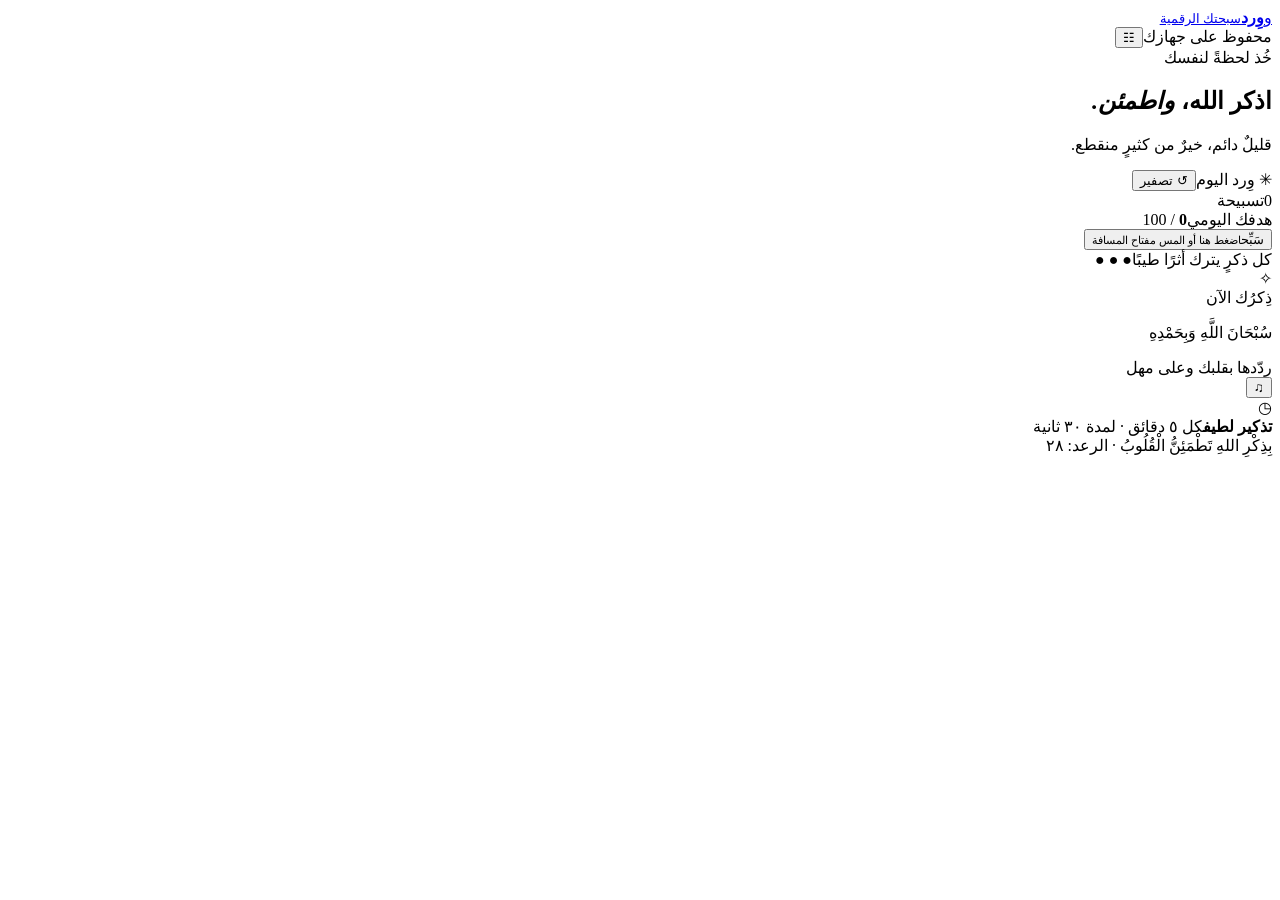
==== index.html @ 595863ae "Add Wird Tasbeeh app" ====
<!doctype html>
<html lang="ar" dir="rtl">
<head>
  <meta charset="utf-8">
  <meta name="viewport" content="width=device-width,initial-scale=1,viewport-fit=cover">
  <meta name="theme-color" content="#102923">
  <meta name="description" content="سبحة رقمية وتذكير بالأذكار، تعمل على الكمبيوتر والموبايل.">
  <link rel="manifest" href="manifest.webmanifest">
  <link rel="icon" href="icon.svg" type="image/svg+xml">
  <link rel="stylesheet" href="style.css">
  <title>وِرد | سبحتك الرقمية</title>
</head>
<body>
  <main class="app-shell">
    <header class="topbar">
      <a class="brand" href="#" aria-label="ورد، الصفحة الرئيسية"><span class="brand-mark">و</span><span><b>وِرد</b><small>سبحتك الرقمية</small></span></a>
      <div class="header-actions"><span class="save-state"><i></i> محفوظ على جهازك</span><button class="icon-button" id="settings-open" aria-label="الإعدادات" title="الإعدادات">☷</button></div>
    </header>

    <section class="welcome"><div class="eyebrow"><span></span> خُذ لحظةً لنفسك</div><h1>اذكر الله، <em>واطمئن.</em></h1><p>قليلٌ دائم، خيرٌ من كثيرٍ منقطع.</p></section>

    <section class="counter-card" aria-label="عداد التسبيح">
      <div class="counter-top"><span class="today-label"><span class="sun-icon">✳</span> وِرد اليوم</span><button id="reset" class="reset-button" title="تصفير العداد">↺ <span>تصفير</span></button></div>
      <div class="count-wrap"><span id="count" class="count" aria-live="polite">0</span><span class="count-caption">تسبيحة</span></div>
      <div class="goal-track"><div class="goal-meta"><span>هدفك اليومي</span><span><b id="goal-progress">0</b> / <span id="goal-value">100</span></span></div><div class="track"><div id="progress" class="progress"></div></div></div>
      <button id="tasbeeh" class="tasbeeh-button" aria-label="سبّح، أضف تسبيحة"><span>سَبِّح</span><small>اضغط هنا أو المس مفتاح المسافة</small></button>
      <div class="counter-foot"><span>كل ذكرٍ يترك أثرًا طيبًا</span><span class="bead-row" aria-hidden="true">● ● ●</span></div>
    </section>

    <section class="dhikr-card"><div class="dhikr-icon">✧</div><div class="dhikr-copy"><span class="section-label">ذِكرُك الآن</span><p id="dhikr-text">سُبْحَانَ اللَّهِ وَبِحَمْدِهِ</p><span class="dhikr-note">ردّدها بقلبك وعلى مهل</span></div><button class="sound-button" id="sound" aria-label="تشغيل صوت النقر" title="صوت النقر">♫</button></section>

    <section class="reminder-card"><div class="reminder-symbol">◷</div><div class="reminder-copy"><b>تذكير لطيف</b><span id="reminder-status">كل ٥ دقائق · لمدة ٣٠ ثانية</span></div><span class="live-dot" title="التذكير مفعّل"></span></section>

    <footer>بِذِكْرِ اللهِ تَطْمَئِنُّ الْقُلُوبُ <span>·</span> الرعد: ٢٨</footer>
  </main>

  <div id="reminder" class="reminder-overlay" hidden role="dialog" aria-modal="true" aria-labelledby="reminder-title"><div class="reminder-modal"><span class="modal-star">✳</span><span class="section-label">لحظةُ ذِكر</span><h2 id="reminder-title">ألا بذكر الله تطمئن القلوب</h2><p id="modal-dhikr">سُبْحَانَ اللَّهِ وَبِحَمْدِهِ</p><div class="modal-actions"><button id="reminder-done" class="primary-small">حاضر، سَبَّحت</button><button id="reminder-close" class="text-small">لاحقًا</button></div><span class="dismiss-note">سيختفي التذكير تلقائيًا</span></div></div>

  <div id="settings" class="settings-backdrop" hidden><section class="settings-panel" role="dialog" aria-modal="true" aria-labelledby="settings-title"><div class="settings-heading"><div><span class="section-label">خصص تجربتك</span><h2 id="settings-title">الإعدادات</h2></div><button id="settings-close" class="icon-button" aria-label="إغلاق">×</button></div>
    <label class="field-label" for="dhikr-select">الذِكر</label><select id="dhikr-select"><option value="سُبْحَانَ اللَّهِ وَبِحَمْدِهِ">سُبْحَانَ اللَّهِ وَبِحَمْدِهِ</option><option value="سُبْحَانَ اللَّهِ">سُبْحَانَ اللَّهِ</option><option value="الْحَمْدُ لِلَّهِ">الْحَمْدُ لِلَّهِ</option><option value="اللَّهُ أَكْبَرُ">اللَّهُ أَكْبَرُ</option><option value="لَا إِلَهَ إِلَّا اللَّهُ">لَا إِلَهَ إِلَّا اللَّهُ</option><option value="أَسْتَغْفِرُ اللَّهَ">أَسْتَغْفِرُ اللَّهَ</option><option value="اللَّهُمَّ صَلِّ عَلَى مُحَمَّدٍ">اللَّهُمَّ صَلِّ عَلَى مُحَمَّدٍ</option></select>
    <label class="field-label" for="interval">التذكير كل <span class="field-hint">بالدقائق</span></label><div class="range-row"><input id="interval" type="range" min="1" max="60" value="5"><output id="interval-out">٥ دقائق</output></div>
    <label class="field-label" for="duration">مدة ظهور التذكير <span class="field-hint">بالثواني</span></label><div class="range-row"><input id="duration" type="range" min="5" max="120" step="5" value="30"><output id="duration-out">٣٠ ثانية</output></div>
    <label class="field-label" for="goal">الهدف اليومي</label><select id="goal"><option value="33">٣٣ تسبيحة</option><option value="100" selected>١٠٠ تسبيحة</option><option value="500">٥٠٠ تسبيحة</option><option value="1000">١٠٠٠ تسبيحة</option></select>
    <button id="install" class="install-button" hidden>＋ تثبيت التطبيق</button><p class="settings-note">إعداداتك وعدادك محفوظان على هذا الجهاز. التذكير يعمل أثناء فتح التطبيق.</p>
  </section></div>
  <script src="app.js" defer></script>
</body>
</html>
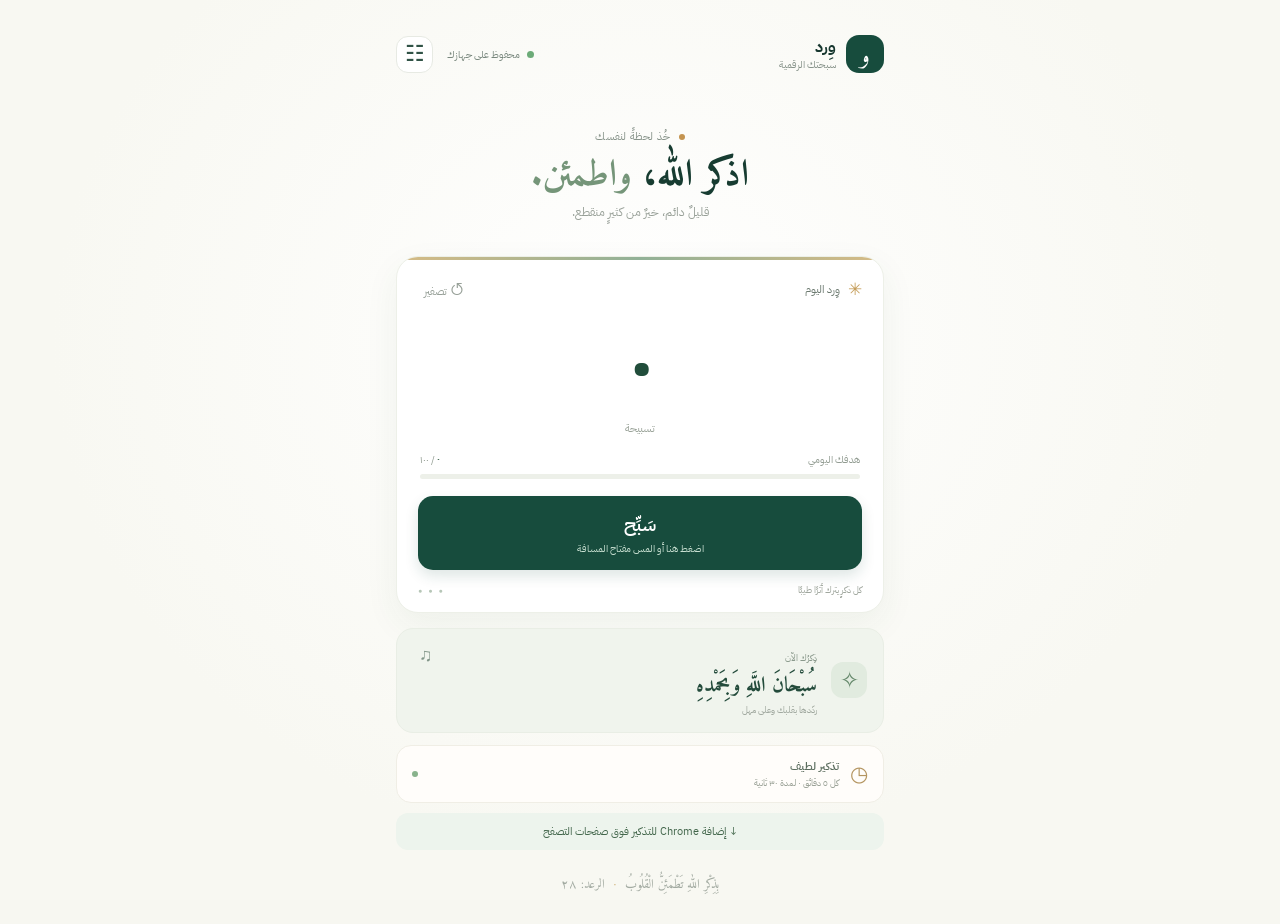
==== commit 133cc1dc: "Add Chrome reminders and auto-dismiss" ====
--- a/index.html
+++ b/index.html
@@ -30,11 +30,12 @@
     <section class="dhikr-card"><div class="dhikr-icon">✧</div><div class="dhikr-copy"><span class="section-label">ذِكرُك الآن</span><p id="dhikr-text">سُبْحَانَ اللَّهِ وَبِحَمْدِهِ</p><span class="dhikr-note">ردّدها بقلبك وعلى مهل</span></div><button class="sound-button" id="sound" aria-label="تشغيل صوت النقر" title="صوت النقر">♫</button></section>
 
     <section class="reminder-card"><div class="reminder-symbol">◷</div><div class="reminder-copy"><b>تذكير لطيف</b><span id="reminder-status">كل ٥ دقائق · لمدة ٣٠ ثانية</span></div><span class="live-dot" title="التذكير مفعّل"></span></section>
+    <a class="extension-link" href="https://github.com/M-goma/wird-tasbeeh/archive/refs/heads/main.zip">↓ إضافة Chrome للتذكير فوق صفحات التصفح</a>
 
     <footer>بِذِكْرِ اللهِ تَطْمَئِنُّ الْقُلُوبُ <span>·</span> الرعد: ٢٨</footer>
   </main>
 
-  <div id="reminder" class="reminder-overlay" hidden role="dialog" aria-modal="true" aria-labelledby="reminder-title"><div class="reminder-modal"><span class="modal-star">✳</span><span class="section-label">لحظةُ ذِكر</span><h2 id="reminder-title">ألا بذكر الله تطمئن القلوب</h2><p id="modal-dhikr">سُبْحَانَ اللَّهِ وَبِحَمْدِهِ</p><div class="modal-actions"><button id="reminder-done" class="primary-small">حاضر، سَبَّحت</button><button id="reminder-close" class="text-small">لاحقًا</button></div><span class="dismiss-note">سيختفي التذكير تلقائيًا</span></div></div>
+  <div id="reminder" class="reminder-overlay" hidden role="dialog" aria-modal="true" aria-labelledby="reminder-title"><div class="reminder-modal"><span class="modal-star">✳</span><span class="section-label">لحظةُ ذِكر</span><h2 id="reminder-title">ألا بذكر الله تطمئن القلوب</h2><p id="modal-dhikr">سُبْحَانَ اللَّهِ وَبِحَمْدِهِ</p><span class="dismiss-note">سيختفي التذكير تلقائيًا</span></div></div>
 
   <div id="settings" class="settings-backdrop" hidden><section class="settings-panel" role="dialog" aria-modal="true" aria-labelledby="settings-title"><div class="settings-heading"><div><span class="section-label">خصص تجربتك</span><h2 id="settings-title">الإعدادات</h2></div><button id="settings-close" class="icon-button" aria-label="إغلاق">×</button></div>
     <label class="field-label" for="dhikr-select">الذِكر</label><select id="dhikr-select"><option value="سُبْحَانَ اللَّهِ وَبِحَمْدِهِ">سُبْحَانَ اللَّهِ وَبِحَمْدِهِ</option><option value="سُبْحَانَ اللَّهِ">سُبْحَانَ اللَّهِ</option><option value="الْحَمْدُ لِلَّهِ">الْحَمْدُ لِلَّهِ</option><option value="اللَّهُ أَكْبَرُ">اللَّهُ أَكْبَرُ</option><option value="لَا إِلَهَ إِلَّا اللَّهُ">لَا إِلَهَ إِلَّا اللَّهُ</option><option value="أَسْتَغْفِرُ اللَّهَ">أَسْتَغْفِرُ اللَّهَ</option><option value="اللَّهُمَّ صَلِّ عَلَى مُحَمَّدٍ">اللَّهُمَّ صَلِّ عَلَى مُحَمَّدٍ</option></select>
--- a/style.css
+++ b/style.css
@@ -0,0 +1,4 @@
+@import url('https://fonts.googleapis.com/css2?family=Amiri:wght@400;700&family=IBM+Plex+Sans+Arabic:wght@400;500;600;700&display=swap');
+:root{font-family:'IBM Plex Sans Arabic',Tahoma,sans-serif;color:#17372f;background:#f7f7f1;font-synthesis:none;--green:#174c3d;--mint:#dcece2;--gold:#c49450;--muted:#87938a}*{box-sizing:border-box}body{margin:0;min-height:100vh;background:radial-gradient(ellipse at 50% 38%,#fff 0,#f8f8f2 65%);background-attachment:fixed}.app-shell{max-width:540px;margin:auto;padding:24px 26px 28px;min-height:100svh;display:flex;flex-direction:column}.topbar,.header-actions,.brand,.counter-top,.goal-meta,.counter-foot,.dhikr-card,.reminder-card,.settings-heading,.range-row{display:flex;align-items:center;justify-content:space-between}.brand{justify-content:flex-start;gap:10px;color:inherit;text-decoration:none}.brand-mark{width:38px;height:38px;display:grid;place-items:center;background:var(--green);border-radius:13px;color:#fff;font-family:Amiri,serif;font-size:25px}.brand b,.brand small{display:block}.brand b{font-size:16px;line-height:1.25}.brand small{font-size:10px;color:var(--muted)}.header-actions{gap:14px}.save-state{font-size:10px;color:#78877d}.save-state i,.eyebrow span{display:inline-block;width:7px;height:7px;border-radius:50%;background:#6cab78;margin-left:5px}.icon-button{border:1px solid #e7eae3;background:#fff;color:#315347;width:37px;height:37px;border-radius:12px;font-size:22px;cursor:pointer}.welcome{text-align:center;margin:38px 0 26px}.eyebrow{font-size:11px;color:#87938a;letter-spacing:.02em}.eyebrow span{background:var(--gold);width:6px;height:6px}h1{font-family:Amiri,serif;font-size:37px;font-weight:700;line-height:1.3;margin:7px 0 3px;color:#173c31}h1 em{font-style:normal;color:#759579}.welcome p{margin:0;color:#98a098;font-size:12px}.counter-card{position:relative;overflow:hidden;background:#fff;border:1px solid #edf0e8;border-radius:22px;padding:19px 21px 15px;box-shadow:0 12px 34px #345c3510}.counter-card:before{content:'';position:absolute;inset:0 0 auto;height:3px;background:linear-gradient(90deg,#d6bb85,#91b197,#d6bb85)}.today-label{font-size:11px;color:#6b796f}.sun-icon{color:#c59d59;font-size:17px;vertical-align:-2px;margin-left:5px}.reset-button{border:0;background:none;color:#97a098;font:inherit;font-size:11px;cursor:pointer}.reset-button:first-letter{font-size:17px}.count-wrap{text-align:center;padding:11px 0 13px}.count{display:block;color:#214d3b;font-size:75px;font-weight:500;line-height:1.15;font-variant-numeric:tabular-nums;letter-spacing:-3px}.count-caption{font-size:11px;color:#9aa399}.goal-track{margin:0 2px 17px}.goal-meta{font-size:10px;color:#929c92;margin-bottom:7px}.goal-meta b{color:#416850;font-weight:600}.track{height:5px;border-radius:8px;background:#edf0e9;overflow:hidden}.progress{height:100%;width:0;background:linear-gradient(90deg,#78a883,#c1b17e);border-radius:8px;transition:width .3s}.tasbeeh-button{width:100%;height:67px;border:0;border-radius:15px;background:#174c3d;color:#fff;cursor:pointer;font-family:inherit;box-shadow:0 6px 14px #174c3d24;transition:transform .12s,background .2s;touch-action:manipulation}.tasbeeh-button:active{transform:scale(.985);background:#103d31}.tasbeeh-button span,.tasbeeh-button small{display:block}.tasbeeh-button span{font-size:19px;font-weight:600}.tasbeeh-button small{font-size:10px;color:#c8dfd1;margin-top:2px}.counter-foot{margin-top:13px;font-size:9px;color:#a0a79e}.bead-row{font-size:7px;letter-spacing:2px;color:#b6c6b7}.dhikr-card{position:relative;justify-content:flex-start;gap:14px;margin-top:15px;padding:15px 16px;background:#f0f4ed;border:1px solid #e9eee5;border-radius:17px}.dhikr-icon{flex:none;width:36px;height:36px;display:grid;place-items:center;border-radius:12px;background:#e1ebdf;color:#64876a;font-size:23px}.section-label{font-size:9px;color:#8a998c}.dhikr-copy p{margin:3px 0 0;font-family:Amiri,serif;font-weight:700;font-size:21px;color:#234b3b;line-height:1.4}.dhikr-note{display:block;color:#a0a89f;font-size:9px;margin-top:2px}.sound-button{margin-right:auto;align-self:flex-start;border:0;color:#83978a;background:transparent;font-size:18px;cursor:pointer}.reminder-card{margin-top:12px;justify-content:flex-start;gap:11px;padding:12px 15px;border:1px solid #f0eee5;background:#fffdfa;border-radius:15px}.reminder-symbol{font-size:21px;color:#b49560}.reminder-copy b,.reminder-copy span{display:block}.reminder-copy b{font-size:11px;font-weight:600;color:#596b5c}.reminder-copy span{font-size:9px;color:#9ca398;margin-top:1px}.live-dot{width:6px;height:6px;margin-right:auto;border-radius:50%;background:#89b38c}footer{margin-top:auto;padding-top:23px;text-align:center;color:#a2aaa1;font-family:Amiri,serif;font-size:13px}footer span{color:#d0b57f;margin:0 4px}.reminder-overlay,.settings-backdrop{position:fixed;z-index:5;inset:0;display:grid;place-items:center;padding:20px;background:#10292375;backdrop-filter:blur(4px)}[hidden]{display:none!important}.reminder-modal,.settings-panel{width:min(100%,400px);border-radius:23px;background:#fff;padding:28px;box-shadow:0 24px 80px #0d281e38;text-align:center}.modal-star{display:grid;place-items:center;margin:0 auto 12px;width:48px;height:48px;border-radius:16px;background:#edf4ed;color:#b3945c;font-size:26px}.reminder-modal h2{font-family:Amiri,serif;font-size:24px;margin:13px 0;color:#214b39}.reminder-modal>p{font-family:Amiri,serif;font-size:25px;font-weight:700;color:#537957}.modal-actions{display:flex;justify-content:center;align-items:center;gap:18px;margin-top:22px}.primary-small{border:0;background:var(--green);color:#fff;border-radius:11px;padding:11px 20px;font:inherit;font-size:12px;cursor:pointer}.text-small{border:0;background:none;color:#87938a;font:inherit;font-size:11px;cursor:pointer}.dismiss-note{display:block;margin-top:17px;color:#abb1a9;font-size:9px}.settings-backdrop{place-items:center}.settings-panel{text-align:right;padding:25px;max-height:90svh;overflow:auto}.settings-heading{margin-bottom:23px}.settings-heading h2{font-family:Amiri,serif;margin:0;font-size:25px;color:#1f4939}.field-label{display:block;margin:16px 0 8px;color:#496252;font-size:11px;font-weight:600}.field-hint{color:#9ba49c;font-weight:400}.settings-panel select{width:100%;padding:11px 12px;border:1px solid #e5e9e1;border-radius:11px;background:#fbfcf9;color:#365544;font:inherit;font-size:12px}.range-row{gap:13px}.range-row input{flex:1;accent-color:#527b5c}.range-row output{min-width:72px;text-align:left;color:#64806a;font-size:11px}.install-button{width:100%;margin-top:19px;border:0;border-radius:11px;padding:12px;background:#e7f0e7;color:#28533c;font:inherit;font-size:12px;cursor:pointer}.settings-note{margin:17px 0 0;color:#9aa49a;font-size:10px;line-height:1.8}@media(min-height:900px){.app-shell{padding-top:35px}.welcome{margin-top:55px;margin-bottom:35px}.count{font-size:88px}.tasbeeh-button{height:74px}}@media(max-width:380px){.app-shell{padding:18px 17px 22px}.welcome{margin-top:28px}h1{font-size:33px}.count{font-size:66px}.dhikr-copy p{font-size:18px}}
+.extension-link{display:block;margin-top:10px;padding:10px 12px;border-radius:12px;background:#edf4ed;color:#42664b;text-align:center;text-decoration:none;font-size:11px}.extension-link:hover{background:#e4eee3}
+
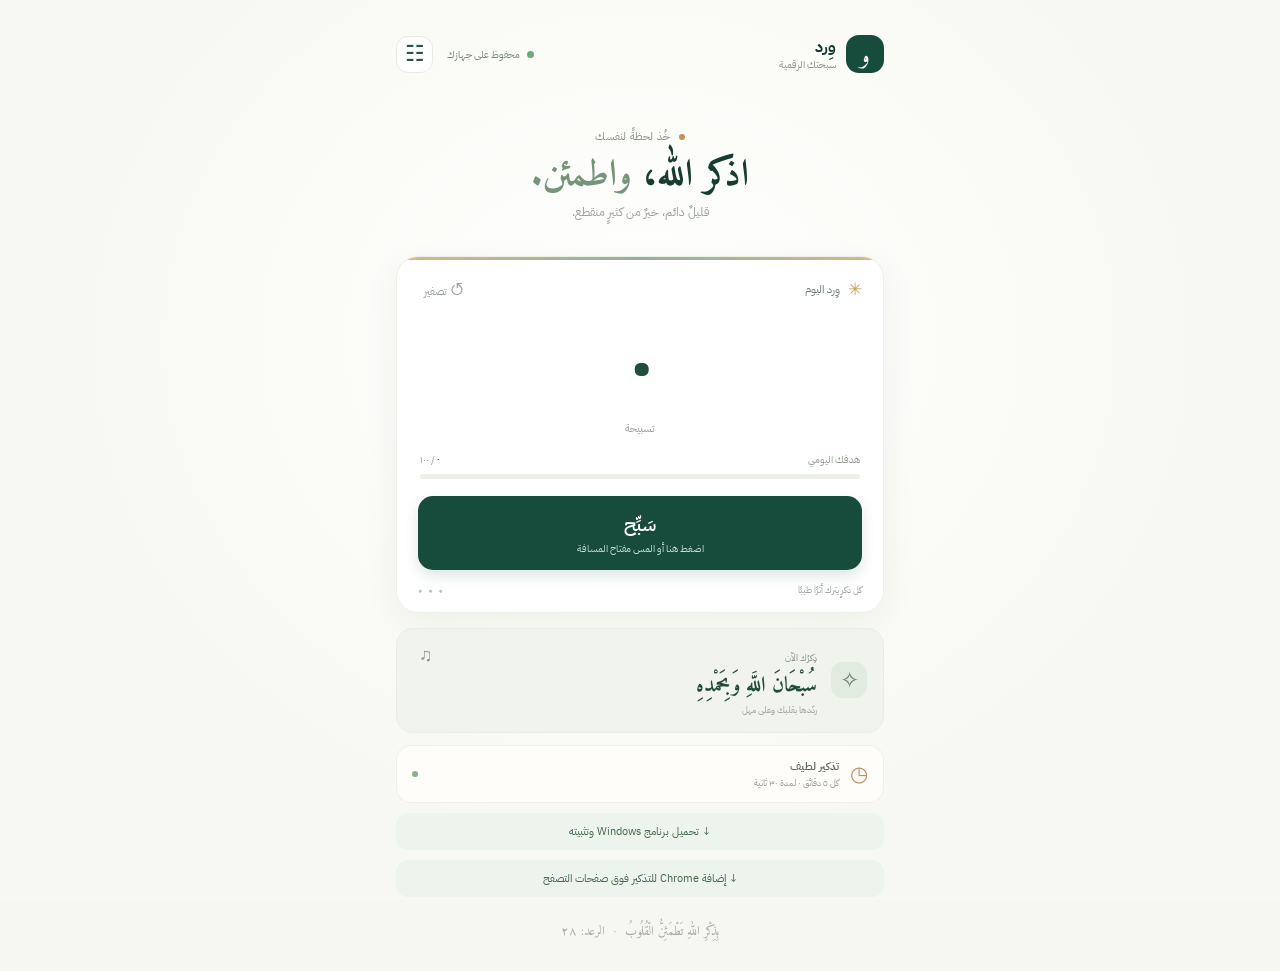
==== commit 20ba7310: "Add Windows desktop installer" ====
--- a/index.html
+++ b/index.html
@@ -30,6 +30,7 @@
     <section class="dhikr-card"><div class="dhikr-icon">✧</div><div class="dhikr-copy"><span class="section-label">ذِكرُك الآن</span><p id="dhikr-text">سُبْحَانَ اللَّهِ وَبِحَمْدِهِ</p><span class="dhikr-note">ردّدها بقلبك وعلى مهل</span></div><button class="sound-button" id="sound" aria-label="تشغيل صوت النقر" title="صوت النقر">♫</button></section>
 
     <section class="reminder-card"><div class="reminder-symbol">◷</div><div class="reminder-copy"><b>تذكير لطيف</b><span id="reminder-status">كل ٥ دقائق · لمدة ٣٠ ثانية</span></div><span class="live-dot" title="التذكير مفعّل"></span></section>
+    <a class="extension-link" href="https://github.com/M-goma/wird-tasbeeh/raw/refs/heads/main/release/Wird-Setup.exe">↓ تحميل برنامج Windows وتثبيته</a>
     <a class="extension-link" href="https://github.com/M-goma/wird-tasbeeh/archive/refs/heads/main.zip">↓ إضافة Chrome للتذكير فوق صفحات التصفح</a>
 
     <footer>بِذِكْرِ اللهِ تَطْمَئِنُّ الْقُلُوبُ <span>·</span> الرعد: ٢٨</footer>
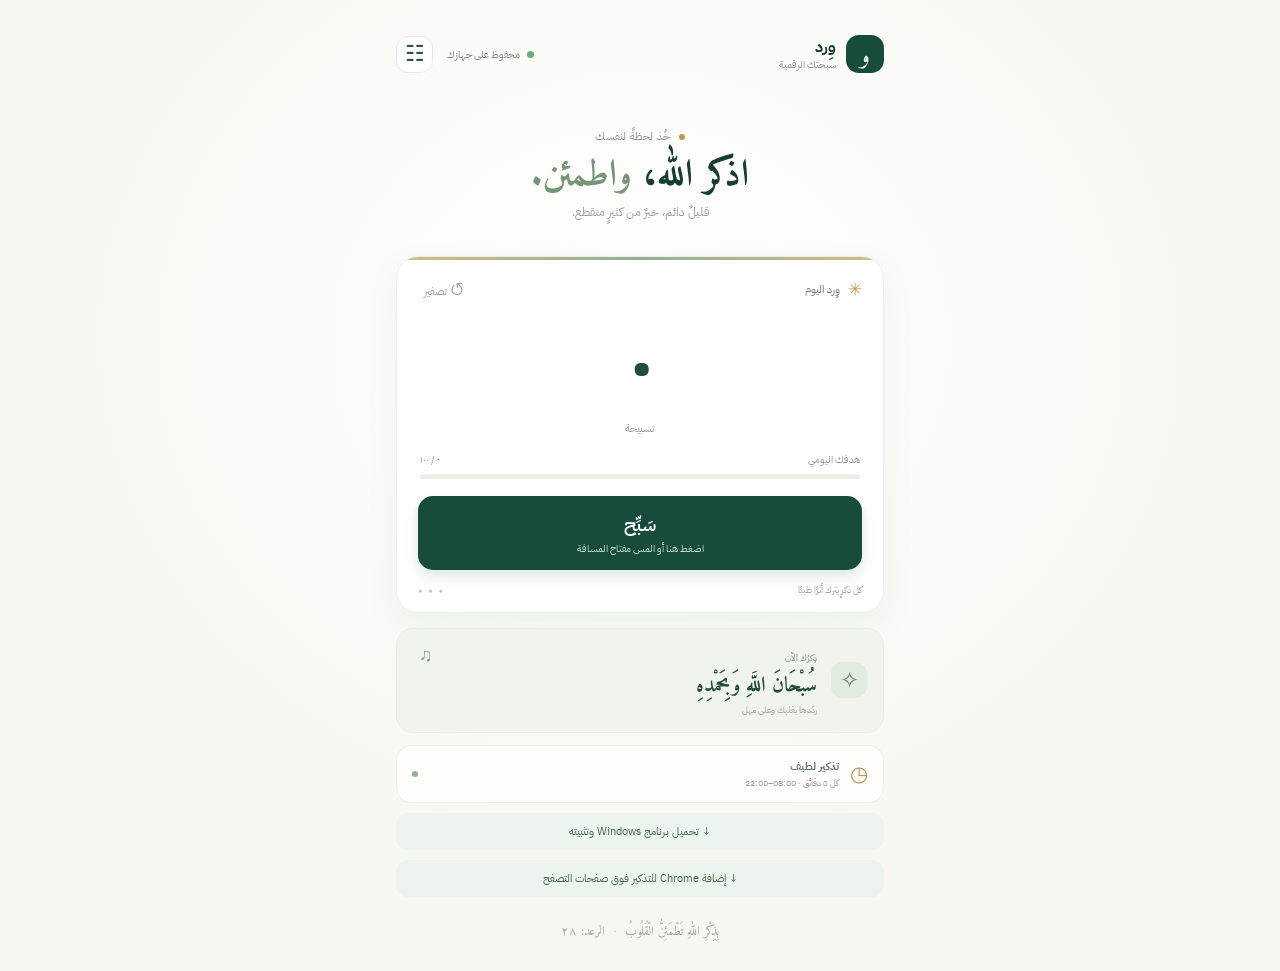
==== commit 396ac4be: "Add custom dhikr schedule and dark mode" ====
--- a/index.html
+++ b/index.html
@@ -31,7 +31,7 @@
 
     <section class="reminder-card"><div class="reminder-symbol">◷</div><div class="reminder-copy"><b>تذكير لطيف</b><span id="reminder-status">كل ٥ دقائق · لمدة ٣٠ ثانية</span></div><span class="live-dot" title="التذكير مفعّل"></span></section>
     <a class="extension-link" href="https://github.com/M-goma/wird-tasbeeh/raw/refs/heads/main/release/Wird-Setup.exe">↓ تحميل برنامج Windows وتثبيته</a>
-    <a class="extension-link" href="https://github.com/M-goma/wird-tasbeeh/archive/refs/heads/main.zip">↓ إضافة Chrome للتذكير فوق صفحات التصفح</a>
+    <a class="extension-link" href="https://github.com/M-goma/wird-tasbeeh/raw/refs/heads/main/release/Wird-Chrome-Extension.zip">↓ إضافة Chrome للتذكير فوق صفحات التصفح</a>
 
     <footer>بِذِكْرِ اللهِ تَطْمَئِنُّ الْقُلُوبُ <span>·</span> الرعد: ٢٨</footer>
   </main>
@@ -39,13 +39,14 @@
   <div id="reminder" class="reminder-overlay" hidden role="dialog" aria-modal="true" aria-labelledby="reminder-title"><div class="reminder-modal"><span class="modal-star">✳</span><span class="section-label">لحظةُ ذِكر</span><h2 id="reminder-title">ألا بذكر الله تطمئن القلوب</h2><p id="modal-dhikr">سُبْحَانَ اللَّهِ وَبِحَمْدِهِ</p><span class="dismiss-note">سيختفي التذكير تلقائيًا</span></div></div>
 
   <div id="settings" class="settings-backdrop" hidden><section class="settings-panel" role="dialog" aria-modal="true" aria-labelledby="settings-title"><div class="settings-heading"><div><span class="section-label">خصص تجربتك</span><h2 id="settings-title">الإعدادات</h2></div><button id="settings-close" class="icon-button" aria-label="إغلاق">×</button></div>
-    <label class="field-label" for="dhikr-select">الذِكر</label><select id="dhikr-select"><option value="سُبْحَانَ اللَّهِ وَبِحَمْدِهِ">سُبْحَانَ اللَّهِ وَبِحَمْدِهِ</option><option value="سُبْحَانَ اللَّهِ">سُبْحَانَ اللَّهِ</option><option value="الْحَمْدُ لِلَّهِ">الْحَمْدُ لِلَّهِ</option><option value="اللَّهُ أَكْبَرُ">اللَّهُ أَكْبَرُ</option><option value="لَا إِلَهَ إِلَّا اللَّهُ">لَا إِلَهَ إِلَّا اللَّهُ</option><option value="أَسْتَغْفِرُ اللَّهَ">أَسْتَغْفِرُ اللَّهَ</option><option value="اللَّهُمَّ صَلِّ عَلَى مُحَمَّدٍ">اللَّهُمَّ صَلِّ عَلَى مُحَمَّدٍ</option></select>
+    <label class="field-label" for="dhikr-input">الذِكر</label><input id="dhikr-input" type="text" maxlength="120" placeholder="اكتب الذكر الذي تريده">
     <label class="field-label" for="interval">التذكير كل <span class="field-hint">بالدقائق</span></label><div class="range-row"><input id="interval" type="range" min="1" max="60" value="5"><output id="interval-out">٥ دقائق</output></div>
     <label class="field-label" for="duration">مدة ظهور التذكير <span class="field-hint">بالثواني</span></label><div class="range-row"><input id="duration" type="range" min="5" max="120" step="5" value="30"><output id="duration-out">٣٠ ثانية</output></div>
+    <label class="field-label">وقت تشغيل التذكير</label><div class="time-row"><label>من <input id="active-from" type="time" value="08:00"></label><label>إلى <input id="active-until" type="time" value="22:00"></label></div>
+    <label class="theme-option"><input id="dark-mode" type="checkbox"> الوضع الداكن</label>
     <label class="field-label" for="goal">الهدف اليومي</label><select id="goal"><option value="33">٣٣ تسبيحة</option><option value="100" selected>١٠٠ تسبيحة</option><option value="500">٥٠٠ تسبيحة</option><option value="1000">١٠٠٠ تسبيحة</option></select>
     <button id="install" class="install-button" hidden>＋ تثبيت التطبيق</button><p class="settings-note">إعداداتك وعدادك محفوظان على هذا الجهاز. التذكير يعمل أثناء فتح التطبيق.</p>
   </section></div>
   <script src="app.js" defer></script>
 </body>
-</html>
-
+</html>
--- a/style.css
+++ b/style.css
@@ -1,4 +1,5 @@
 @import url('https://fonts.googleapis.com/css2?family=Amiri:wght@400;700&family=IBM+Plex+Sans+Arabic:wght@400;500;600;700&display=swap');
 :root{font-family:'IBM Plex Sans Arabic',Tahoma,sans-serif;color:#17372f;background:#f7f7f1;font-synthesis:none;--green:#174c3d;--mint:#dcece2;--gold:#c49450;--muted:#87938a}*{box-sizing:border-box}body{margin:0;min-height:100vh;background:radial-gradient(ellipse at 50% 38%,#fff 0,#f8f8f2 65%);background-attachment:fixed}.app-shell{max-width:540px;margin:auto;padding:24px 26px 28px;min-height:100svh;display:flex;flex-direction:column}.topbar,.header-actions,.brand,.counter-top,.goal-meta,.counter-foot,.dhikr-card,.reminder-card,.settings-heading,.range-row{display:flex;align-items:center;justify-content:space-between}.brand{justify-content:flex-start;gap:10px;color:inherit;text-decoration:none}.brand-mark{width:38px;height:38px;display:grid;place-items:center;background:var(--green);border-radius:13px;color:#fff;font-family:Amiri,serif;font-size:25px}.brand b,.brand small{display:block}.brand b{font-size:16px;line-height:1.25}.brand small{font-size:10px;color:var(--muted)}.header-actions{gap:14px}.save-state{font-size:10px;color:#78877d}.save-state i,.eyebrow span{display:inline-block;width:7px;height:7px;border-radius:50%;background:#6cab78;margin-left:5px}.icon-button{border:1px solid #e7eae3;background:#fff;color:#315347;width:37px;height:37px;border-radius:12px;font-size:22px;cursor:pointer}.welcome{text-align:center;margin:38px 0 26px}.eyebrow{font-size:11px;color:#87938a;letter-spacing:.02em}.eyebrow span{background:var(--gold);width:6px;height:6px}h1{font-family:Amiri,serif;font-size:37px;font-weight:700;line-height:1.3;margin:7px 0 3px;color:#173c31}h1 em{font-style:normal;color:#759579}.welcome p{margin:0;color:#98a098;font-size:12px}.counter-card{position:relative;overflow:hidden;background:#fff;border:1px solid #edf0e8;border-radius:22px;padding:19px 21px 15px;box-shadow:0 12px 34px #345c3510}.counter-card:before{content:'';position:absolute;inset:0 0 auto;height:3px;background:linear-gradient(90deg,#d6bb85,#91b197,#d6bb85)}.today-label{font-size:11px;color:#6b796f}.sun-icon{color:#c59d59;font-size:17px;vertical-align:-2px;margin-left:5px}.reset-button{border:0;background:none;color:#97a098;font:inherit;font-size:11px;cursor:pointer}.reset-button:first-letter{font-size:17px}.count-wrap{text-align:center;padding:11px 0 13px}.count{display:block;color:#214d3b;font-size:75px;font-weight:500;line-height:1.15;font-variant-numeric:tabular-nums;letter-spacing:-3px}.count-caption{font-size:11px;color:#9aa399}.goal-track{margin:0 2px 17px}.goal-meta{font-size:10px;color:#929c92;margin-bottom:7px}.goal-meta b{color:#416850;font-weight:600}.track{height:5px;border-radius:8px;background:#edf0e9;overflow:hidden}.progress{height:100%;width:0;background:linear-gradient(90deg,#78a883,#c1b17e);border-radius:8px;transition:width .3s}.tasbeeh-button{width:100%;height:67px;border:0;border-radius:15px;background:#174c3d;color:#fff;cursor:pointer;font-family:inherit;box-shadow:0 6px 14px #174c3d24;transition:transform .12s,background .2s;touch-action:manipulation}.tasbeeh-button:active{transform:scale(.985);background:#103d31}.tasbeeh-button span,.tasbeeh-button small{display:block}.tasbeeh-button span{font-size:19px;font-weight:600}.tasbeeh-button small{font-size:10px;color:#c8dfd1;margin-top:2px}.counter-foot{margin-top:13px;font-size:9px;color:#a0a79e}.bead-row{font-size:7px;letter-spacing:2px;color:#b6c6b7}.dhikr-card{position:relative;justify-content:flex-start;gap:14px;margin-top:15px;padding:15px 16px;background:#f0f4ed;border:1px solid #e9eee5;border-radius:17px}.dhikr-icon{flex:none;width:36px;height:36px;display:grid;place-items:center;border-radius:12px;background:#e1ebdf;color:#64876a;font-size:23px}.section-label{font-size:9px;color:#8a998c}.dhikr-copy p{margin:3px 0 0;font-family:Amiri,serif;font-weight:700;font-size:21px;color:#234b3b;line-height:1.4}.dhikr-note{display:block;color:#a0a89f;font-size:9px;margin-top:2px}.sound-button{margin-right:auto;align-self:flex-start;border:0;color:#83978a;background:transparent;font-size:18px;cursor:pointer}.reminder-card{margin-top:12px;justify-content:flex-start;gap:11px;padding:12px 15px;border:1px solid #f0eee5;background:#fffdfa;border-radius:15px}.reminder-symbol{font-size:21px;color:#b49560}.reminder-copy b,.reminder-copy span{display:block}.reminder-copy b{font-size:11px;font-weight:600;color:#596b5c}.reminder-copy span{font-size:9px;color:#9ca398;margin-top:1px}.live-dot{width:6px;height:6px;margin-right:auto;border-radius:50%;background:#89b38c}footer{margin-top:auto;padding-top:23px;text-align:center;color:#a2aaa1;font-family:Amiri,serif;font-size:13px}footer span{color:#d0b57f;margin:0 4px}.reminder-overlay,.settings-backdrop{position:fixed;z-index:5;inset:0;display:grid;place-items:center;padding:20px;background:#10292375;backdrop-filter:blur(4px)}[hidden]{display:none!important}.reminder-modal,.settings-panel{width:min(100%,400px);border-radius:23px;background:#fff;padding:28px;box-shadow:0 24px 80px #0d281e38;text-align:center}.modal-star{display:grid;place-items:center;margin:0 auto 12px;width:48px;height:48px;border-radius:16px;background:#edf4ed;color:#b3945c;font-size:26px}.reminder-modal h2{font-family:Amiri,serif;font-size:24px;margin:13px 0;color:#214b39}.reminder-modal>p{font-family:Amiri,serif;font-size:25px;font-weight:700;color:#537957}.modal-actions{display:flex;justify-content:center;align-items:center;gap:18px;margin-top:22px}.primary-small{border:0;background:var(--green);color:#fff;border-radius:11px;padding:11px 20px;font:inherit;font-size:12px;cursor:pointer}.text-small{border:0;background:none;color:#87938a;font:inherit;font-size:11px;cursor:pointer}.dismiss-note{display:block;margin-top:17px;color:#abb1a9;font-size:9px}.settings-backdrop{place-items:center}.settings-panel{text-align:right;padding:25px;max-height:90svh;overflow:auto}.settings-heading{margin-bottom:23px}.settings-heading h2{font-family:Amiri,serif;margin:0;font-size:25px;color:#1f4939}.field-label{display:block;margin:16px 0 8px;color:#496252;font-size:11px;font-weight:600}.field-hint{color:#9ba49c;font-weight:400}.settings-panel select{width:100%;padding:11px 12px;border:1px solid #e5e9e1;border-radius:11px;background:#fbfcf9;color:#365544;font:inherit;font-size:12px}.range-row{gap:13px}.range-row input{flex:1;accent-color:#527b5c}.range-row output{min-width:72px;text-align:left;color:#64806a;font-size:11px}.install-button{width:100%;margin-top:19px;border:0;border-radius:11px;padding:12px;background:#e7f0e7;color:#28533c;font:inherit;font-size:12px;cursor:pointer}.settings-note{margin:17px 0 0;color:#9aa49a;font-size:10px;line-height:1.8}@media(min-height:900px){.app-shell{padding-top:35px}.welcome{margin-top:55px;margin-bottom:35px}.count{font-size:88px}.tasbeeh-button{height:74px}}@media(max-width:380px){.app-shell{padding:18px 17px 22px}.welcome{margin-top:28px}h1{font-size:33px}.count{font-size:66px}.dhikr-copy p{font-size:18px}}
 .extension-link{display:block;margin-top:10px;padding:10px 12px;border-radius:12px;background:#edf4ed;color:#42664b;text-align:center;text-decoration:none;font-size:11px}.extension-link:hover{background:#e4eee3}
-
+.settings-panel input[type=text],.settings-panel input[type=time]{width:100%;padding:11px 12px;border:1px solid #e5e9e1;border-radius:11px;background:#fbfcf9;color:#365544;font:inherit;font-size:12px}.time-row{display:flex;gap:12px}.time-row label{flex:1;color:#87938a;font-size:11px}.time-row input{display:block;margin-top:7px}.theme-option{display:flex;align-items:center;gap:9px;margin-top:18px;color:#496252;font-size:12px}.theme-option input{accent-color:#527b5c;width:17px;height:17px}
+body[data-theme=dark]{color:#e5eee8;background:radial-gradient(ellipse at 50% 38%,#1d302a 0,#111c18 70%)}body[data-theme=dark] h1,body[data-theme=dark] .settings-heading h2,body[data-theme=dark] .reminder-modal h2,body[data-theme=dark] .dhikr-copy p{color:#dcebe0}body[data-theme=dark] .counter-card,body[data-theme=dark] .reminder-card,body[data-theme=dark] .icon-button,body[data-theme=dark] .reminder-modal,body[data-theme=dark] .settings-panel{background:#1b2a24;border-color:#2b3a32;color:#e5eee8}body[data-theme=dark] .dhikr-card{background:#202e27;border-color:#2a3b31}body[data-theme=dark] .reminder-card{background:#202820;border-color:#333c2e}body[data-theme=dark] .settings-panel select,body[data-theme=dark] .settings-panel input[type=text],body[data-theme=dark] .settings-panel input[type=time]{background:#14211b;border-color:#34463b;color:#e5eee8}body[data-theme=dark] .today-label,body[data-theme=dark] .goal-meta,body[data-theme=dark] .field-label,body[data-theme=dark] .theme-option,body[data-theme=dark] .reminder-copy b{color:#b9c9bc}body[data-theme=dark] .count{color:#b9d6bf}body[data-theme=dark] .tasbeeh-button{background:#32634b}body[data-theme=dark] .extension-link{background:#24392d;color:#c6dfcb}body[data-theme=dark] .track{background:#304037}
